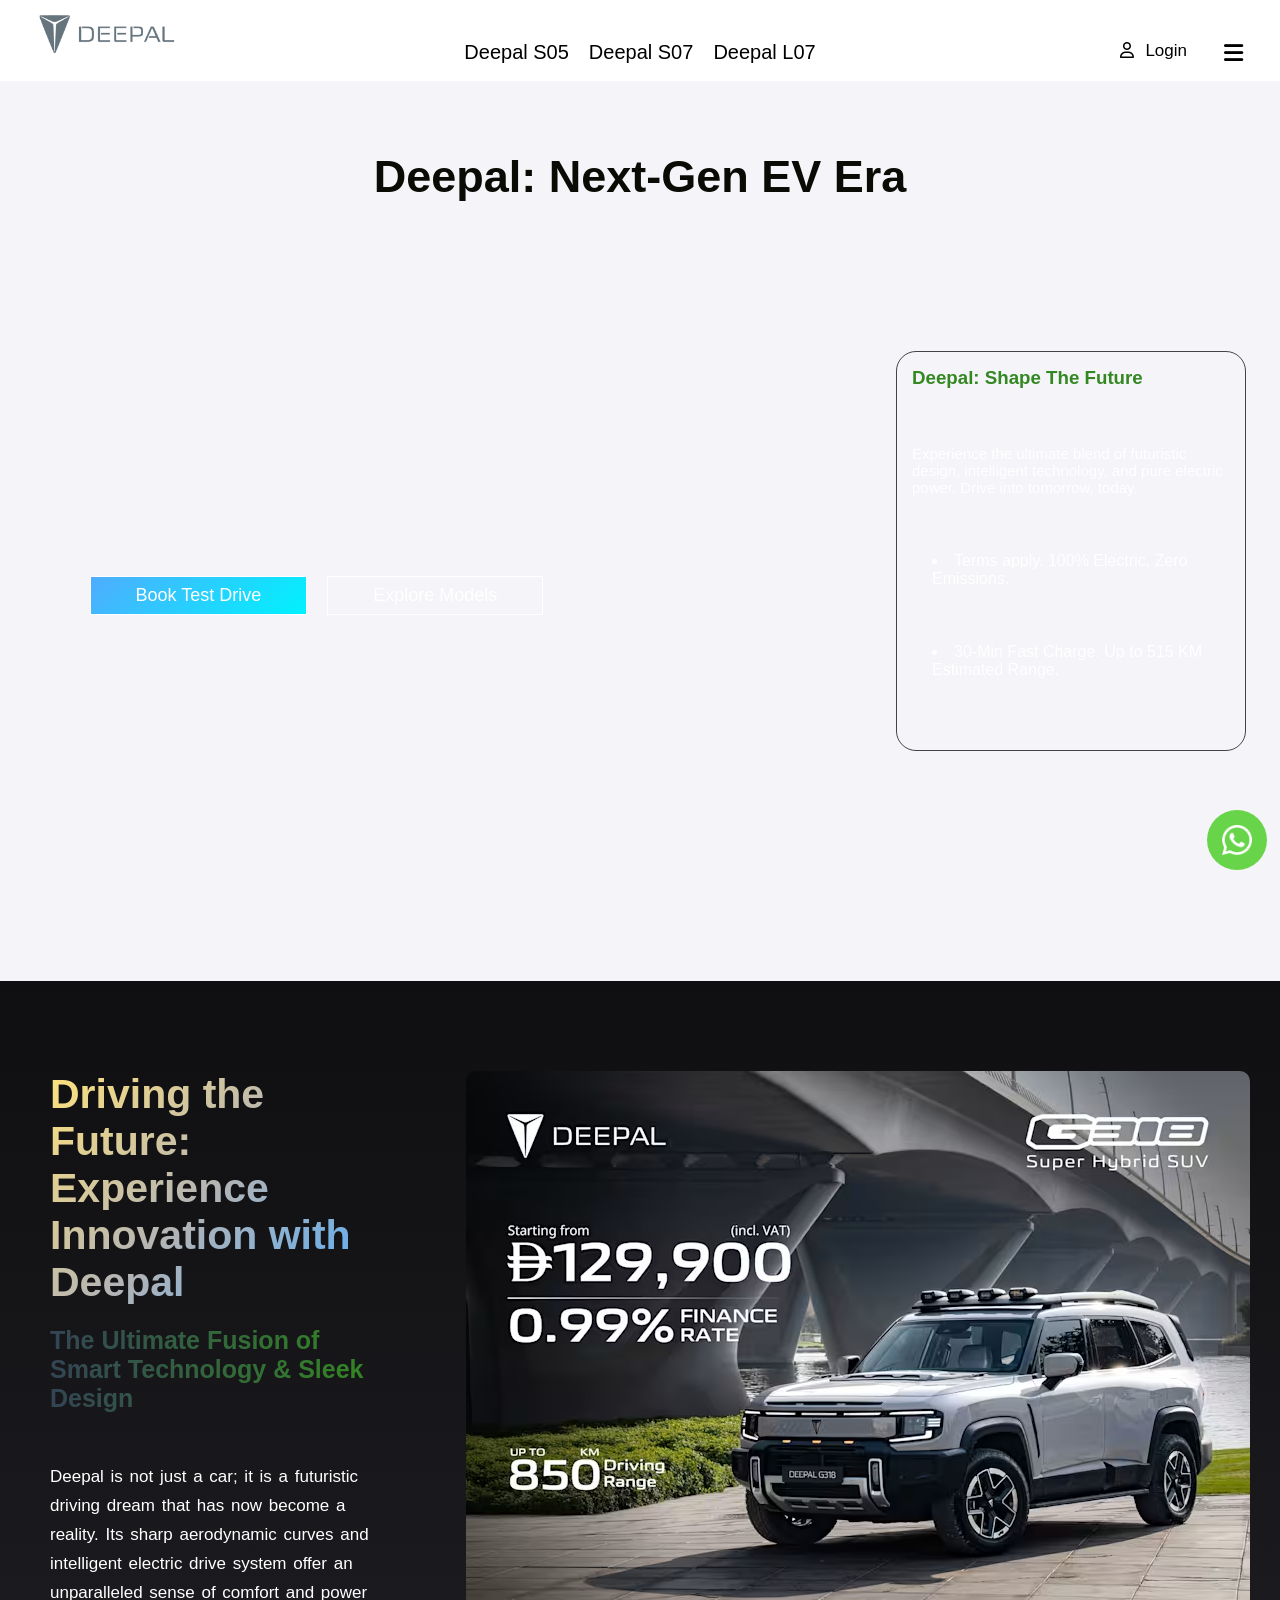
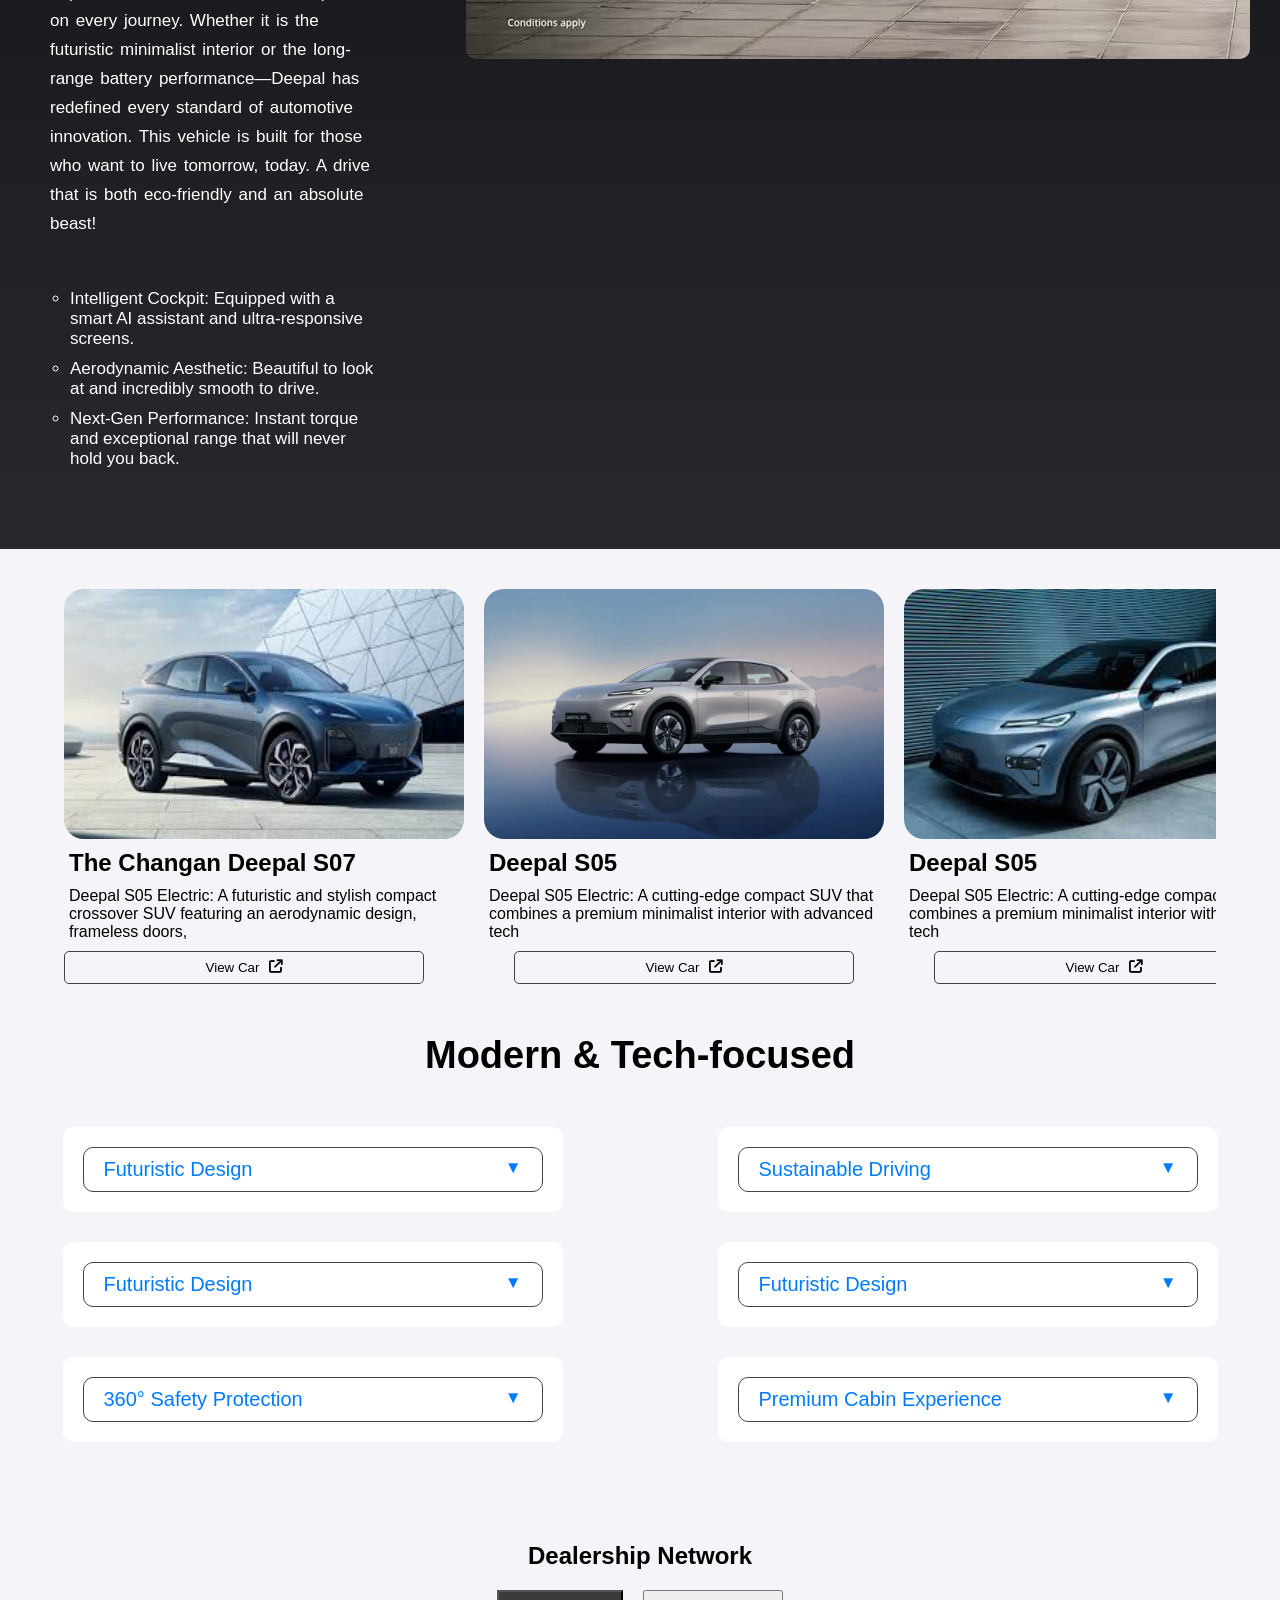
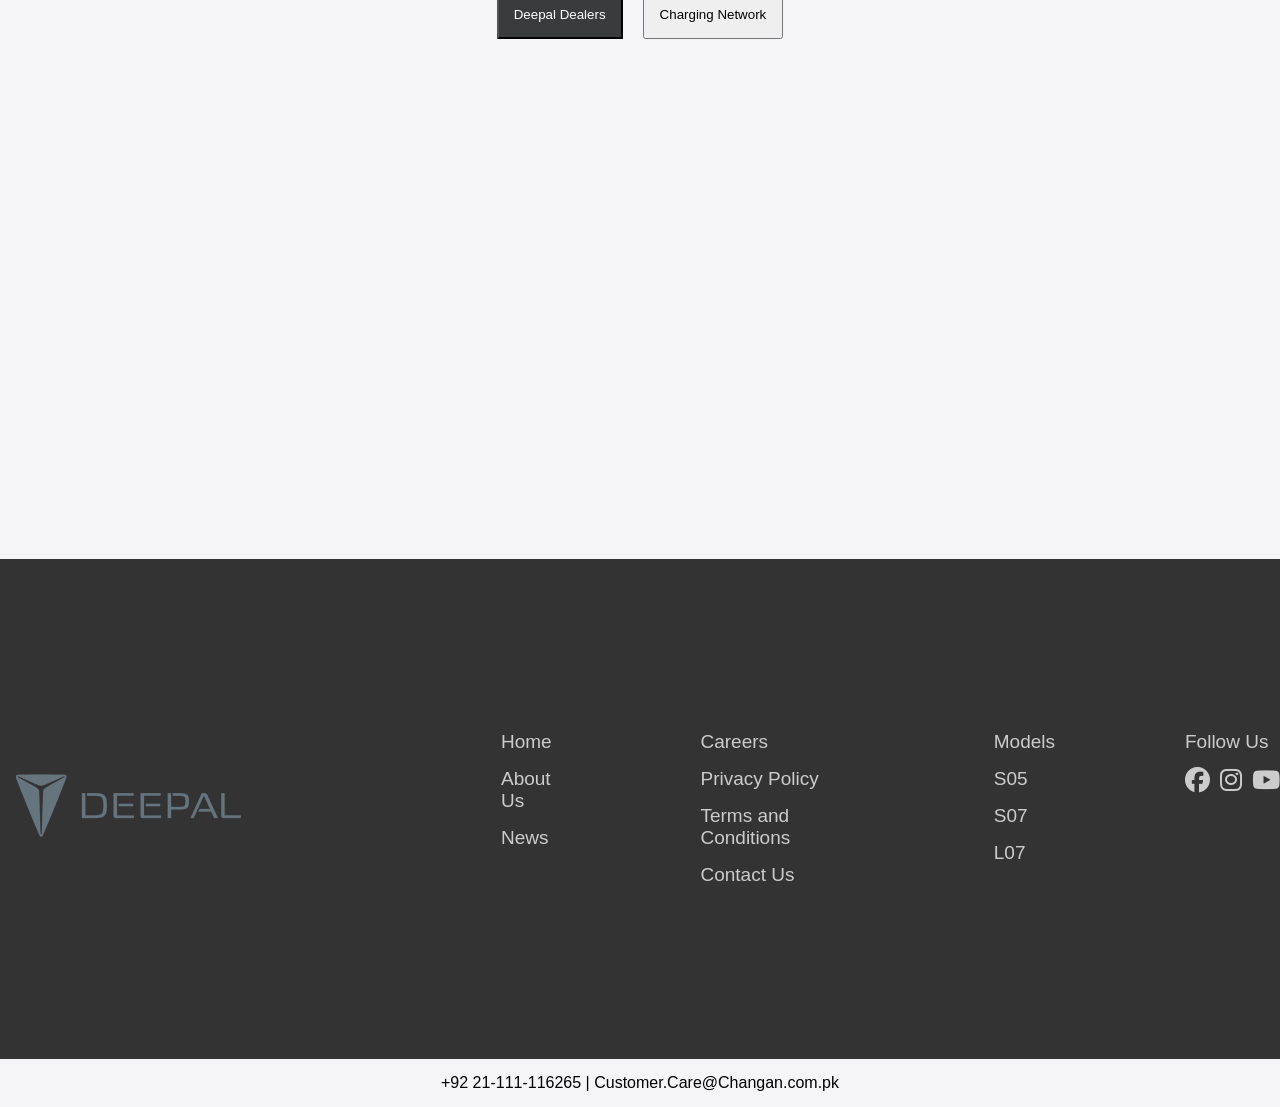
==== index.html @ d2bd4548 "Add files via upload" ====
<!DOCTYPE html>
<html lang="en">
<head>
    <meta charset="UTF-8">
    <meta name="viewport" content="width=device-width, initial-scale=1.0">
    <title>Deepal</title>
    <link rel="stylesheet" href="https://cdnjs.cloudflare.com/ajax/libs/font-awesome/6.4.2/css/all.min.css">
    <link rel="stylesheet" href="https://cdnjs.cloudflare.com/ajax/libs/animate.css/4.1.1/animate.min.css"/>
    <link href="https://fonts.googleapis.com/css2?family=Outfit:wght@300;400;600&family=Syne:wght@800&display=swap" rel="stylesheet">
    <link rel="stylesheet" href="https://cdnjs.cloudflare.com/ajax/libs/font-awesome/6.5.2/css/all.min.css">
    <link rel="stylesheet" href="index.css">
</head>
<body>
    
    <nav>
        <div class="logo">
           <a href="./index.html"> <img src="./logo-deepal.png" alt=""> </a>
        </div>

        <ul class="nav-ul">
            <li><a href="#">Deepal S05</a></li>
            <li><a href="#">Deepal S07</a></li>
            <li><a href="#">Deepal L07</a></li>
        </ul>

        <div class="humberger">
            <div class="login">
                <i class="fa-regular fa-user"></i>
                <button>Login</button>
            </div>
            <input type="checkbox" name="" id="check" class="check">
            <label for="check">
                <i class="fa-solid fa-bars"></i>
            </label>

            
            <div class="drop-down">
            <label for="check" class="cross-icon">
                ✕
            </label>
                <ul>
                    <li><a href="#">Home</a></li>
                    <li><a href="#">Deepal S05</a></li>
                    <li><a href="#">Deepal S07</a></li>
                    <li><a href="#">Deepal L07</a></li>
                    <li><a href="#">Register your interest</a></li>
                    <li><a href="#">About Master Changan</a></li>
                    <li><a href="#">News & Events</a></li>
                    <li><a href="#">Newsletters</a></li>
                    <li><a href="#">Careers</a></li>
                    <li><a href="#">Privacy Policy</a></li>
                    <li><a href="#">Term & Conditions</a></li>
                    <li><a href="#">Contact Us</a></li>
                </ul>
            </div>
        </div>
    </nav>

    <section class="video-section">
        <h1 class="hero-title">
            Deepal: Next-Gen EV Era
        </h1>
        <video src="./deepal-ad-nov2025.mp4" muted autoplay loop></video>

        <div class="hero-btn-section">
            <button class="btn-1">Book Test Drive</button>
            <button class="btn-2">Explore Models</button>
        </div>
        <section class="hero-content">
        <h1>Deepal: Shape The Future</h1>
        <p>Experience the ultimate blend of futuristic design, intelligent technology, and pure electric power. Drive into tomorrow, today.</p>
        <li class="hero-subtext">Terms apply. 100% Electric, Zero Emissions.</li>
        <li class="hero-subtext">30-Min Fast Charge. Up to 515 KM Estimated Range.</li>
    </section>
    </section>

    <div class="content-section">
        <div class="text-side">
            <div class="content-heading">
            <h1>Driving the Future: Experience Innovation with Deepal</h1>
            <h2>The Ultimate Fusion of Smart Technology & Sleek Design</h2>
            </div>

            <p>Deepal is not just a car; it is a futuristic driving dream that has now become a reality. Its sharp aerodynamic curves and intelligent electric drive system offer an unparalleled sense of comfort and power on every journey.

Whether it is the futuristic minimalist interior or the long-range battery performance—Deepal has redefined every standard of automotive innovation. This vehicle is built for those who want to live tomorrow, today. A drive that is both eco-friendly and an absolute beast!</p>
             <ul>
                <li>Intelligent Cockpit: Equipped with a smart AI assistant and ultra-responsive screens.</li>
                <li>Aerodynamic Aesthetic: Beautiful to look at and incredibly smooth to drive.</li>
                <li>Next-Gen Performance: Instant torque and exceptional range that will never hold you back.</li>
             </ul>
        </div>

        <div class="content-image">
            <img src="./content-image.avif" alt="">
        </div>
    </div>

    <section class="carousel">
        <div class="group">
            <div class="card">
                <div class="image"><img src="./card image 1.jpg" alt=""></div>
            <div class="card-content">
                <h2>The Changan Deepal S07</h2>
                <p>Deepal S05 Electric: A futuristic and stylish compact crossover SUV featuring an aerodynamic design, frameless doors,</p>
            </div>
            <div class="view-btn">
                <a href="car-view.html" style="display: block; text-decoration: none; color: black;">
                <button style="width:90% ;">View Car
                    <i class="fa-solid fa-arrow-up-right-from-square"></i>
                </button>
                </a>
            </div>
            </div>

            <div class="card">
                <div class="image"><img src="./card image 2.webp" alt=""></div>
            <div class="card-content">
                <h2>Deepal S05</h2>
                <p>Deepal S05 Electric: A cutting-edge compact SUV that combines a premium minimalist interior with advanced tech</p>
            </div>
            <div class="view-btn">
                <a href="car-view.html">
                <button>View Car
                    <i class="fa-solid fa-arrow-up-right-from-square"></i>
                </button>
                </a>
            </div>
            </div>

            <div class="card">
                <div class="image">
                    <img src="./card image 3.jpg" alt="">
                </div>
                <div class="card-content">
                    <h2>Deepal S05</h2>
                    <p>Deepal S05 Electric: A cutting-edge compact SUV that combines a premium minimalist interior with advanced tech</p>
                </div>
                <div class="view-btn">
                    <a href="car-view.html">
                <button>View Car
                    <i class="fa-solid fa-arrow-up-right-from-square"></i>
                </button>
                </a>
            </div>
            </div>

            <div class="card">
                <div class="image">
                    <img src="./card image 4.webp" alt="">
                </div>
                <div class="card-content">
                    <h2>Deepal S05</h2>
                    <p>Deepal S05 Electric: A cutting-edge compact SUV that combines a premium minimalist interior with advanced tech</p>
                </div>
                <div class="view-btn">
                    <a href="car-view.html">
                <button>View Car
                    <i class="fa-solid fa-arrow-up-right-from-square"></i>
                </button>
                </a>
            </div>
            </div>

            <div class="card">
                <div class="image">
                    <img src="./card image 5.webp" alt="">
                </div>
                <div class="card-content">
                    <h2>Deepal L07 Electric Auto</h2>
                    <p>A stylish next-generation electric sedan built for smart, efficient, and connected driving.</p>
                </div>
                <div class="view-btn">
                    <a href="car-view.html">
                <button>View Car
                    <i class="fa-solid fa-arrow-up-right-from-square"></i>
                </button>
                </a>
            </div>
            </div>

            <div class="card">
                <div class="image">
                    <img src="./card image 6.png" alt="">
                </div>
                <div class="card-content">
                    <h2>Deepal S05</h2>
                    <p>Deepal S05 Electric: A cutting-edge compact SUV that combines a premium minimalist interior with advanced tech</p>
                </div>
                <div class="view-btn">
                    <a href="car-view.html">
                <button>View Car
                    <i class="fa-solid fa-arrow-up-right-from-square"></i>
                </button>
                </a>
            </div>
            </div>

            <div class="card">
                <div class="image">
                    <img src="./card image 7.jpg" alt="">
                </div>
                <div class="card-content">
                    <h2>Deepal S05</h2>
                    <p>Deepal S05 Electric: A cutting-edge compact SUV that combines a premium minimalist interior with advanced tech</p>
                </div>
                <div class="view-btn">
                    <a href="car-view.html">
                <button>View Car
                    <i class="fa-solid fa-arrow-up-right-from-square"></i>
                </button>
                </a>
            </div>
            </div>

            <div class="card">
                <div class="image">
                    <img src="./card image 8.jpg" alt="">
                </div>
                <div class="card-content">
                    <h2>Deepal S05</h2>
                    <p>Deepal S05 Electric: A cutting-edge compact SUV that combines a premium minimalist interior with advanced tech</p>
                </div>
                <div class="view-btn">
                    <a href="car-view.html">
                <button>View Car
                    <i class="fa-solid fa-arrow-up-right-from-square"></i>
                </button>
                </a>
            </div>
            </div>

        </div>
    </section>

    <h1 class="details-section-heading">Modern & Tech-focused</h1>

    <section class="details-card-section">
        <div class="details-card-group">

    <section class="details-card">
        <details>
            <summary>Futuristic Design</summary>
            <div class="content-wrapper">
                <p>💫 Experience the next generation of automotive aesthetics. Deepal combines sharp, dynamic exterior lines with an ultra-luxurious, intelligent cockpit. Every curve is precision-engineered to reduce drag, enhance speed, and provide an unparalleled premium driving experience.</p>
            </div>
        </details>
    </section>

    <section class="details-card">
        <details>
            <summary>Futuristic Design</summary>
            <div class="content-wrapper">
                <p>⚡ Power meets efficiency with our cutting-edge electric drivetrain. Enjoy instantaneous torque, breathtaking acceleration, and a whisper-quiet ride. Engineered with high-capacity battery technology, it ensures maximum driving range so you can explore further with complete confidence.</p>
            </div>
        </details>
    </section>

    <section class="details-card">
        <details>
            <summary>360° Safety Protection</summary>
            <div class="content-wrapper">
                <p>📲 Stay seamlessly connected to your world while on the move. Featuring an advanced rotatable touchscreen infotainment system, smart voice control, and real-time navigation. It integrates effortlessly with your smartphone, making every journey smarter and more entertaining.</p>
            </div>
        </details>
    </section>
    </div>

    <div class="details-card-group">
    <section class="details-card">
        <details>
            <summary>Sustainable Driving</summary>
            <div class="content-wrapper">
                <p>🛡️ Your safety is our absolute priority. Equipped with a high-strength chassis and a state-of-the-art Advanced Driver Assistance System (ADAS), including automatic emergency braking, lane-keep assist, and blind-spot monitoring to protect you and your loved ones from every angle.</p>
            </div>
        </details>
    </section>

    <section class="details-card">
        <details>
            <summary>Futuristic Design</summary>
            <div class="content-wrapper">
                <p>🔋 Drive into a greener tomorrow without compromising on pure performance. Our eco-friendly engineering focuses on zero emissions, sustainable cabin materials, and high-efficiency energy consumption, allowing you to reduce your carbon footprint with every single mile.</p>
            </div>
        </details>
    </section>

    <section class="details-card">
        <details>
            <summary>Premium Cabin Experience</summary>
            <div class="content-wrapper">
                <p>⭐ Step inside a sanctuary of ultimate comfort. Designed with ergonomic ventilated seats, customizable ambient lighting, dual-zone smart climate control, and a premium surround-sound audio system, turning even the longest road trips into a deeply relaxing and first-class journey.</p>
            </div>
        </details>
    </section>

    </div>
    </section>

    <section class="dealership-section">
        <h1>Dealership Network</h1>
        <div class="dealership-btn">
            <button class="btn1">Deepal Dealers</button>
            <button class="btn2">Charging Network</button>
        </div>

        <iframe src="https://www.google.com/maps/embed?pb=!1m16!1m12!1m3!1d115817.77293241804!2d66.9974526930902!3d24.88756221155356!2m3!1f0!2f0!3f0!3m2!1i1024!2i768!4f13.1!2m1!1sDeepal!5e0!3m2!1sen!2s!4v1780828445094!5m2!1sen!2s" width="100%" height="500" style="border:0;" allowfullscreen="" loading="lazy" referrerpolicy="no-referrer-when-downgrade"></iframe>
    </section>

    <section class="about-section">
        <div class="about-logo">
            <img src="./logo-deepal.png" alt="">
        </div>

        <div class="ul-section">
            <ul>
                <li><a href="#">Home</a></li>
                <li><a href="#">About Us</a></li>
                <li><a href="#">News</a></li>
            </ul>

            <ul>
                <li><a href="#">Careers</a></li>
                <li><a href="#">Privacy Policy</a></li>
                <li><a href="#">Terms and Conditions</a></li>
                <li><a href="#">Contact Us</a></li>
            </ul>
            <ul>
                <li><a href="#">Models</a></li>
                <li><a href="#">S05</a></li>
                <li><a href="#">S07</a></li>
                <li><a href="#">L07</a></li>
            </ul>
            <ul>
                <li><a href="#">Follow Us</a></li>
                <li class="last-icon">
                    <a href="#"><i class="fa-brands fa-facebook"></i></a>
                    <a href="#"><i class="fa-brands fa-instagram"></i></a>
                    <a href="#"><i class="fa-brands fa-youtube"></i></a>
                </li>
            </ul>
        </div>
    </section>

    <footer>
        +92 21-111-116265   |   Customer.Care@Changan.com.pk
    </footer>

    <div class="whatsapp-icon">
        <img src="whatsapp image.png" alt="">
    </div>
</body>
</html>
---- index.css ----
*{
    margin: 0;
    padding: 0;
    box-sizing: border-box;
    font-family: Arial, Helvetica, sans-serif;
}
body{
    background-color: #f4f4f9;
}

nav{
    padding: 10px 30px;
    position: relative;
    display: flex;
    justify-content: space-between;
    background-color: #fff;
}

.logo{
    width: 300px;
    height: 50px;
}

.logo img{
    width: 100%;
    height: 100%;
    cursor: pointer;
}

.nav-ul{
    display: flex;
    list-style: none;
    gap: 20px;
    position: absolute;
    top: 50%;
    left: 50%;
    transform: translateX(-50%);
    font-size: 20px;
}

.nav-ul li{
    position: relative;
}
.nav-ul li::after{
    content: '';
    position: absolute;
    left: 0;
    bottom: -5px;
    right: 0;
    width: 0;
    height: 3px;
    background-color: black;
    transition: 0.4s;
}
.nav-ul li:hover::after{
    width: 100%;
}

ul li a{
    text-decoration: none;
    color: black;
}
.humberger{
    display: flex;
    gap: 30px;
    margin-top: 25px;
}

.humberger i{
    padding: 7px;
}

.humberger i:hover{
    background-color: #ccc;
    border-radius: 50%;
}
.humberger label{
    font-size: 22px;
    cursor: pointer;
}

.humberger .login button{
    border: none;
    background-color: transparent;
    font-size: 17px;
    cursor: pointer;
}
.humberger .login i{
    cursor: pointer;
}

#check{
    display: none;
}

#check:checked~.drop-down{
    display: block;
    z-index: 1000;
}

#check:checked~label~.drop-down .cross-icon{
    display: block;
    padding: 8px;


}
.cross-icon:hover{
    background-color: #ccc;
    border-radius: 50%;
}

.drop-down:has(#cross:checked){
    display:none;
}

.drop-down:has(.cross-icon:checked) + #check
#cross{
    display: none;
    position: absolute;
}

.cross-icon{
    margin-left: auto;
    position: absolute;
    top: 0;
    left: 250px;
    margin: 20px 0;
}

.drop-down{
    width: 300px;
    height: 100vh;
    padding-top: 0px;
    /* padding-left: 20px; */
    position: fixed;
    top: 0;
    right: 0;;
    background-color: #f2f2f2;
    display: none;
}

.drop-down ul{
    list-style: none;
    display: grid;
    /* gap: 35px; */
    font-size: 18px;
    background-color: transparent;
    margin-top: 60px;
}
.drop-down ul li{
    padding: 10px 20px;
}

.drop-down ul li:hover{
    background-color: #b4b4b4;
}
.video-section{
    width: 100%;
    height: 900px;
    position: relative;
}

.hero-title{
    font-size: 45px;
    padding: 70px 0 0 0;
    color: white;
    mix-blend-mode: difference;
    text-align: center;
    /* position: absolute;
    top: 5%;
    left: 50%; */
}

video{
    position: absolute;
    top: 0;
    height: 0;
    width: 100% !important;
    height: 100% !important;
    object-fit: cover;
    z-index: -10;
}

.hero-content{
    width: 350px;
    height: 400px;
    position: absolute;
    top: 30%;
    left: 70%;
    border: 1px solid #444;
    backdrop-filter: blur(3px);
    padding: 15px;
    display: grid;
    border-radius: 20px;
    animation-name:heartBeat , slide;
    animation-duration: 2s ,1s;
    animation-delay:1s, 0s;
}

@keyframes slide{
    from{
        transform: translateX(70%);
    }
    to{
        transform: translateX(0%);
    }
}

.hero-content h1{
    font-family: 'Poppins', sans-serif;
    font-weight: 800;
    font-weight: 800;
    color: #382;
}

.hero-content p{
  font-family: 'Space Grotesk', sans-serif; /* Clean, Modern & Readable */
  font-size: 15px;
  font-weight: 400;
  font-size: 15px;
  color: white;
  mix-blend-mode: difference;
}
.hero-content li{
    margin-left: 20px;
    color:white ;
}

.hero-btn-section{
    position: absolute;
    top: 55%;
    left: 7%;
    display: flex;
    gap: 20px;
}

.hero-btn-section .btn-1{
    padding: 8px 45px;
    cursor: pointer;
    font-size: 18px;
    color: white;
    border: 1px solid white;
    background: linear-gradient(135deg, #4facfe 0%, #00f2fe 100%);
    transition: 0.3s;
}

.btn-1:hover{
    box-shadow: 0 10px 30px #4facfe;
    transform: translateY(-6px);
}

.btn-2{
    padding: 8px 45px;
    cursor: pointer;
    font-size: 18px;
    border: 1px solid white;
    color: white;
    background-color: transparent;
    transition: 0.3s;
}

.btn-2:hover{
    background-color: white;
    color: black;
    transform: translateY(-6px);
    box-shadow: 0 10px 30px #ccc;
}

/* content section  */
.content-section{
    width: 100%;
    height: max-content;
    padding-block-end: 80px;
    padding-top: 90px;
    padding-inline: 50px 30px; 
    display: flex;
    gap: 90px;
    background: linear-gradient(180deg, #0f0f11 0%, #1a1a1e 50%, #28292f 100%);
}

.text-side{
    display: flex;
    flex-direction: column;
    gap: 50px;
}

.text-side .content-heading h1{
    margin-bottom: 20px;
    font-size: 41px;
    background: linear-gradient(135deg, #ffe27d 0%, #b4b4b4 50%, #4facfe 100%);
  -webkit-background-clip: text;
  -webkit-text-fill-color: transparent;
}

.text-side .content-heading h2{
    font-size: 25px;
    /* color: #382; */
    background: linear-gradient(to left ,#382 ,#345);
    -webkit-background-clip: text;
    -webkit-text-fill-color: transparent;
}

.text-side p{
    font-size: 17px;
    line-height: 1.7em;
    color: white;
    word-spacing: 2px;
}

.content-section ul{
    display: flex;
    flex-direction: column;
    gap: 10px;
}
.content-section ul li{
    list-style-type: circle;
    font-size: 17px;
    margin-left: 20px;
    color: white;
}

.content-section .content-image{
    border-radius: 10px;
}

.content-image img{
    border-radius: 10px;
}

.carousel{
    display:flex;
    justify-content: center;
    padding-block-start: 40px;
}

.carousel .group{
    width: 90%;
    display: flex;
    gap: 20px;
    overflow-x: auto;
    scroll-behavior: smooth;
    scroll-snap-type: x mandatory;
    position: sticky;
    anchor-name: --group;
}
.group::-webkit-scrollbar{
    display: none;
}

.group::scroll-button(right) , .group::scroll-button(left){
    content: '❯';
    width: 45px;
    height: 45px;
    border-radius: 50%;
    background-color: #efefef;
    border:1px solid #444;
    font-size: 22px;
    cursor: pointer;
    display: flex;
    align-items: center;
    justify-content: center;
    position: fixed;
    position-anchor: --group;
    position-area: right center;
}

.group::scroll-button(left){
    content: '❮';
    position-anchor: --group;
    position-area: left center;
}
.card{
    width: 400px;
    height: max-content;
    padding-bottom: 30px;
    flex-shrink: 0;
    scroll-snap-align: start;
}

.card .image{
    width: 100%;
    height: 250px;
    margin-bottom: 10px;
}

.card .image img{
    width: 100%;
    height: 100%;
    border-radius: 20px;
}

.card .card-content{
    padding-left: 5px;
    display: flex;
    flex-direction: column;
    gap: 10px;
}

.card .view-btn a{
    color: black;
    text-decoration: none;
    display: block;
    margin-top: 10px;
    text-align: center;
    display: flex;
    justify-content: center;
}

.view-btn a button{
    width: 85%;
    padding: 8px 20px;
    display: flex;
    gap: 10px;
    justify-content: center;
    cursor: pointer;
    background-color: transparent;
    border: 1px solid #444;
    border-radius: 5px;
}
.view-btn a button:hover{
    background-color: #ccc;
}

.details-section-heading{
    text-align: center;
    font-size: 38px;
    margin-top: 20px;
}

.details-card-section{
    width: 100%;
    height: max-content;
    margin-top: 50px;
    margin-bottom: 50px;
    display: flex;
    gap: 30px;
    justify-content: space-around;
}

.details-card-group{
    display: flex;
    flex-direction: column;
    gap: 30px;
}

.details-card{
    width: 500px;
    background-color: white;
    padding: 20px ;
    border-radius: 10px;
}

details{
    padding:0 10px;
    border-radius: 10px;
    border: 1px solid #444;
}

details:open{
     background-color: #e6f2ff;
            border-color: #007bff;
}

details:open summary{
    border-bottom: 1px solid #ddd;
}

summary{
    font-size: 20px;
    padding: 10px;
    list-style: none;
    display: flex;
    justify-content: space-between;
    color: #007bff;
    cursor: pointer;
}

summary::after{
    content: '▼';
    font-size: 17px;
    transition: 0.3s ease-out;
    color: #007bff;
}

details:open summary::after{
    transform: rotate(180deg);
}

details .content-wrapper{
    margin-top: 15px;
    padding: 10px;
}

.content-wrapper p{
    word-spacing:8px;
}

.dealership-section{
    display: flex;
    flex-direction: column;
    align-items: center;
    gap: 20px;
    padding-top: 50px;
}

.dealership-btn{
    display: flex;
    gap: 20px;
}

.dealership-btn .btn1{
    padding: 15px;
    background-color: #3a3b3c;
    color: white;
    cursor: pointer;
}

.dealership-btn .btn2{
    padding: 15px;
    cursor: pointer;
}

.about-section{
    width: 100%;
    height: 500px;
    background-color: #333333;
    display: flex;
    justify-content: center;
    align-items: center;
    gap: px;
}


.ul-section{
    display: flex;
    gap: 130px;
}

.ul-section ul{
    display: flex;
    flex-direction: column;
    gap: 15px;
}

.ul-section ul li{
    font-size: 19px;
    list-style: none;
    
}
.ul-section ul li a{
    color: #ccc;

}

.last-icon{
    display: flex;
    gap: 10px;
}

.last-icon i{
    font-size: 25px;
}

footer{
    padding: 15px;
    text-align: center;
}

.whatsapp-icon{
    width: 60px;
    height: 60px;
    background-color: white;
    border-radius: 50%;
    position: fixed;
    top: 90vh;
    right: 1%;
}

.whatsapp-icon img{
    width: 60px ;
    height: 60px ;
    border-radius: 50%;
    object-fit: cover;
    cursor: pointer;
}
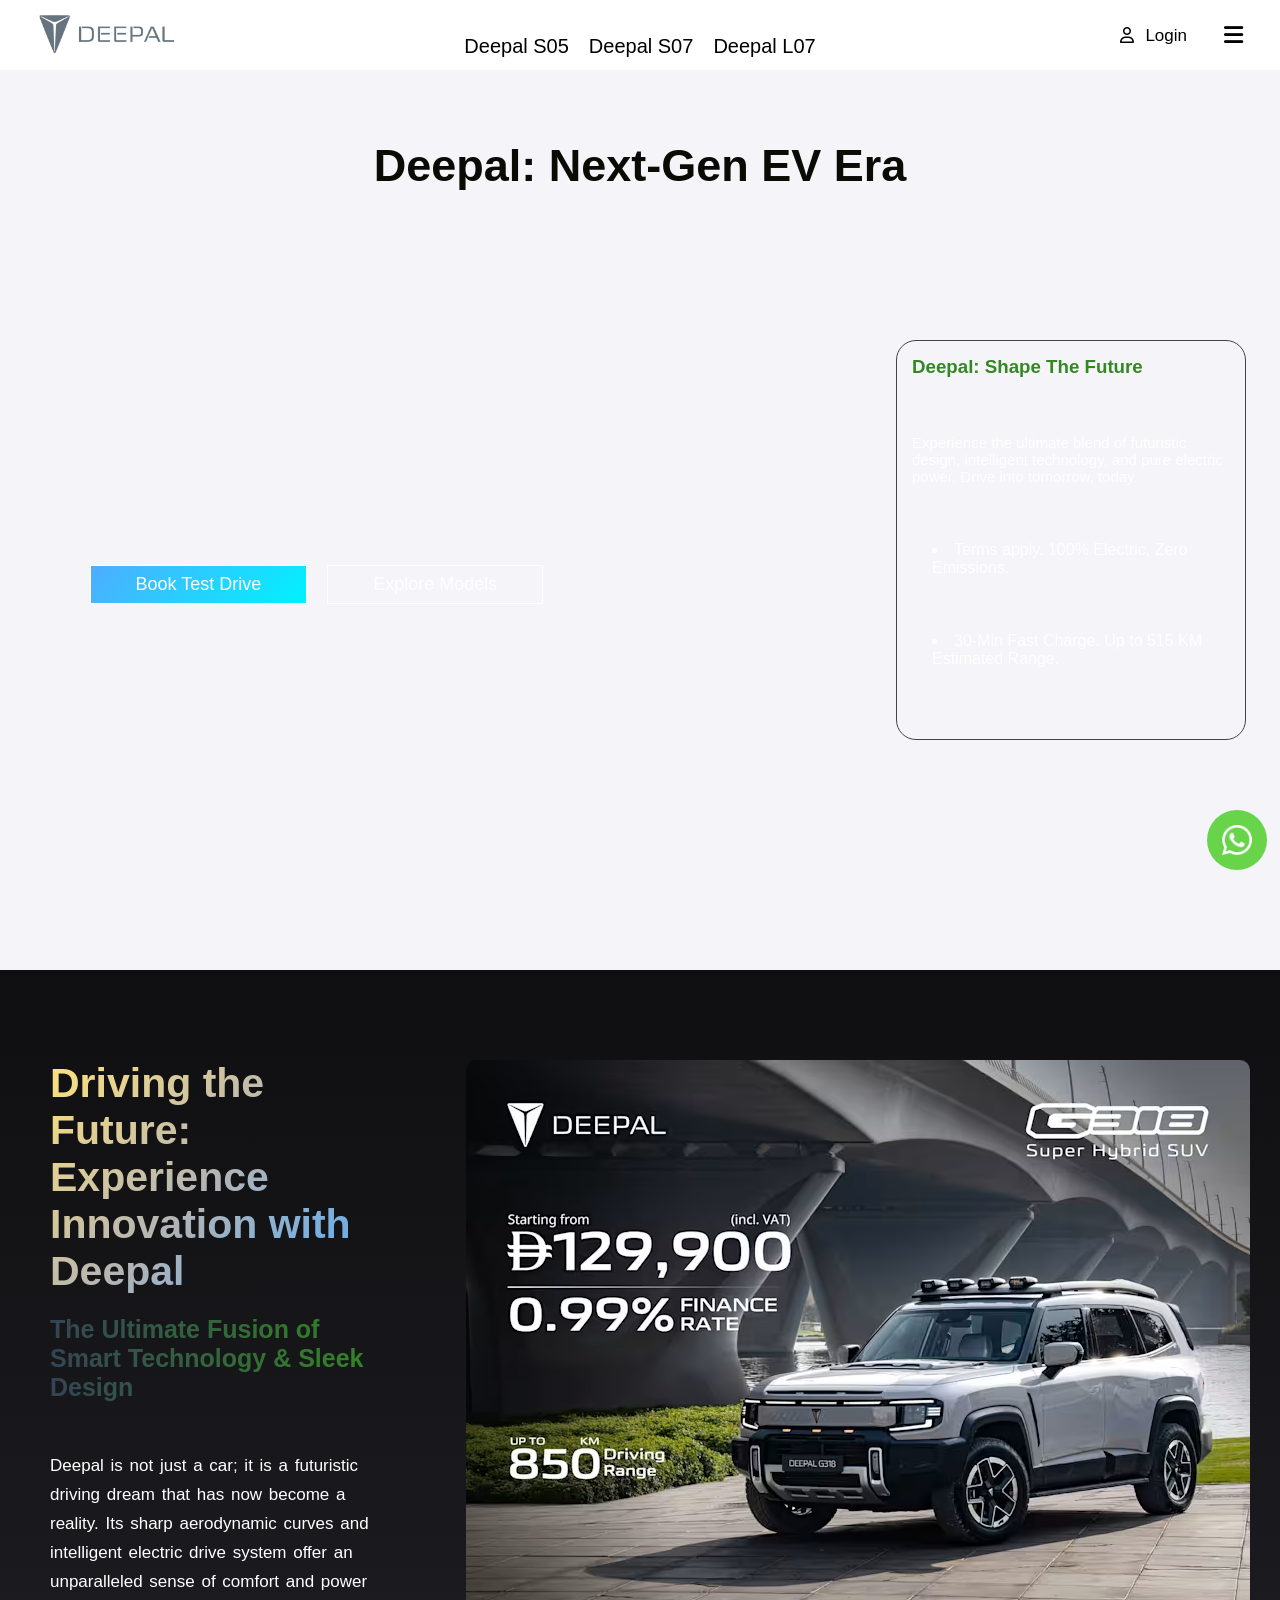
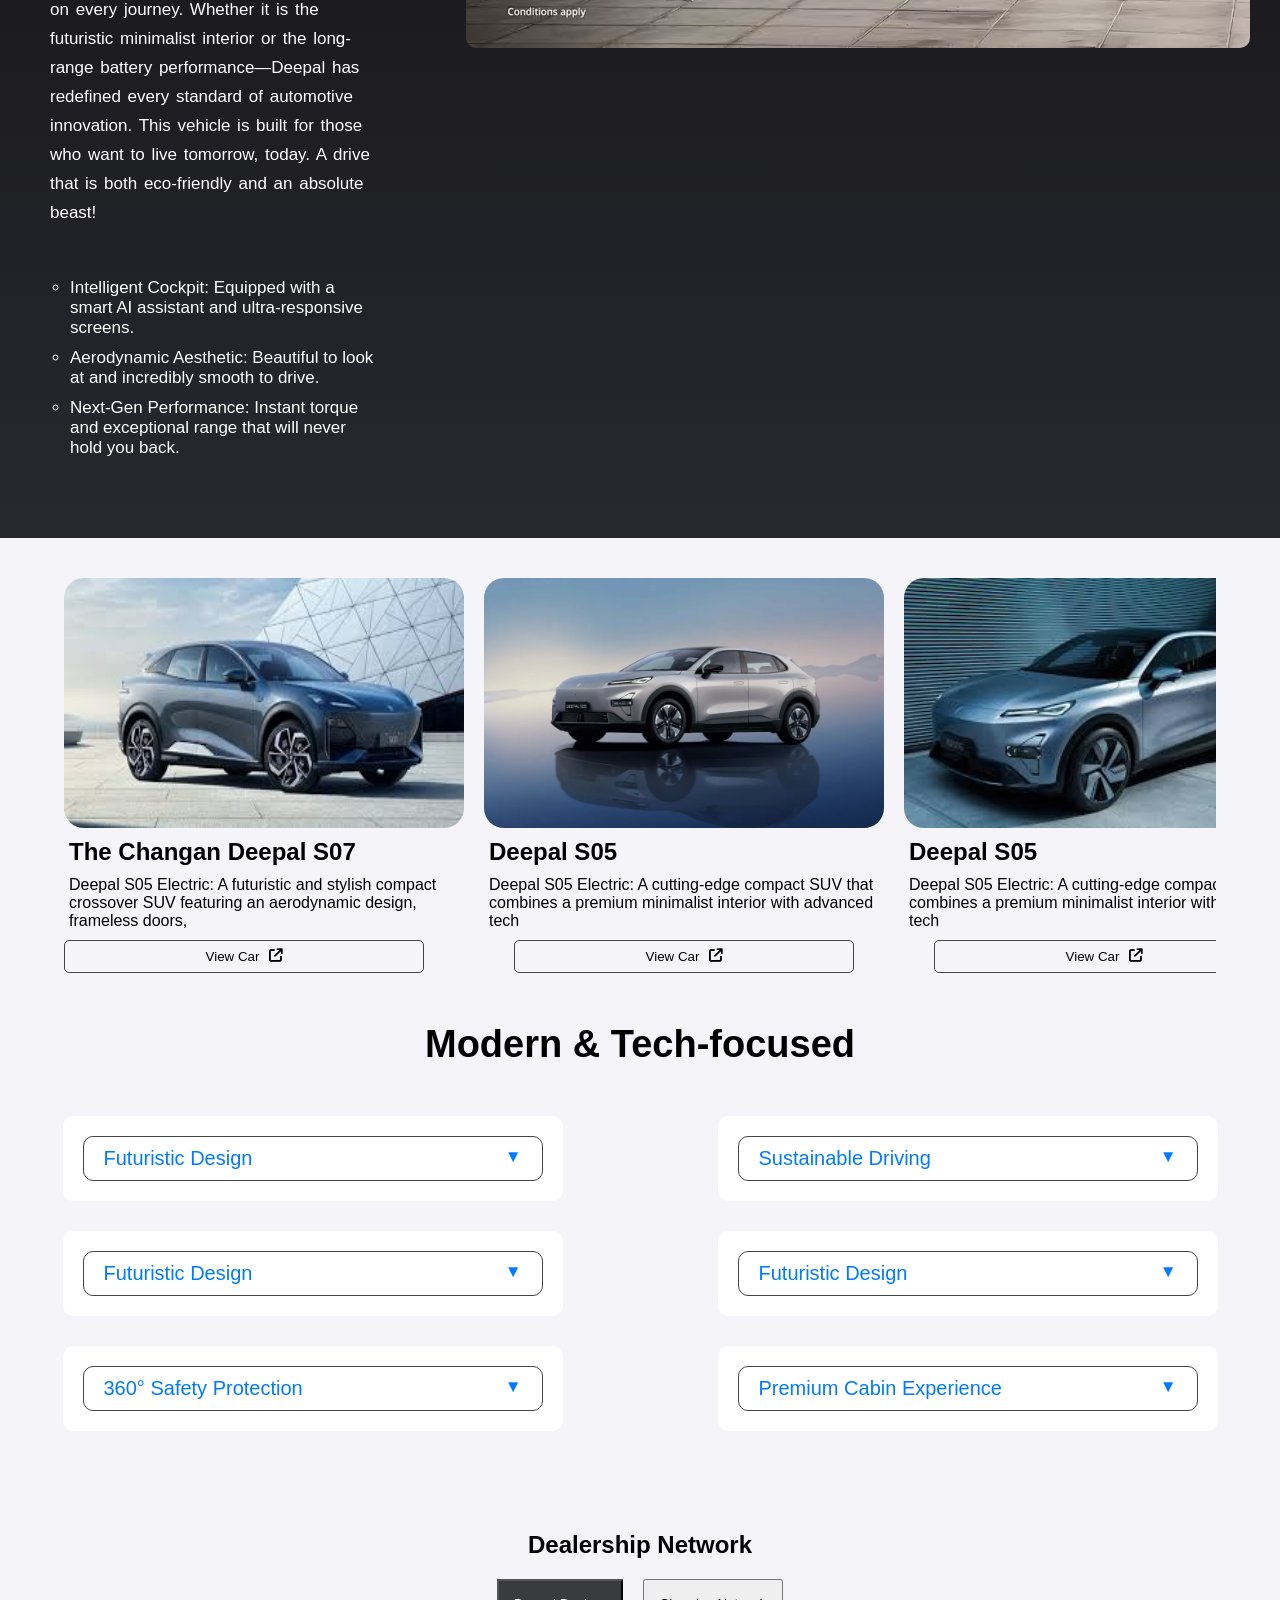
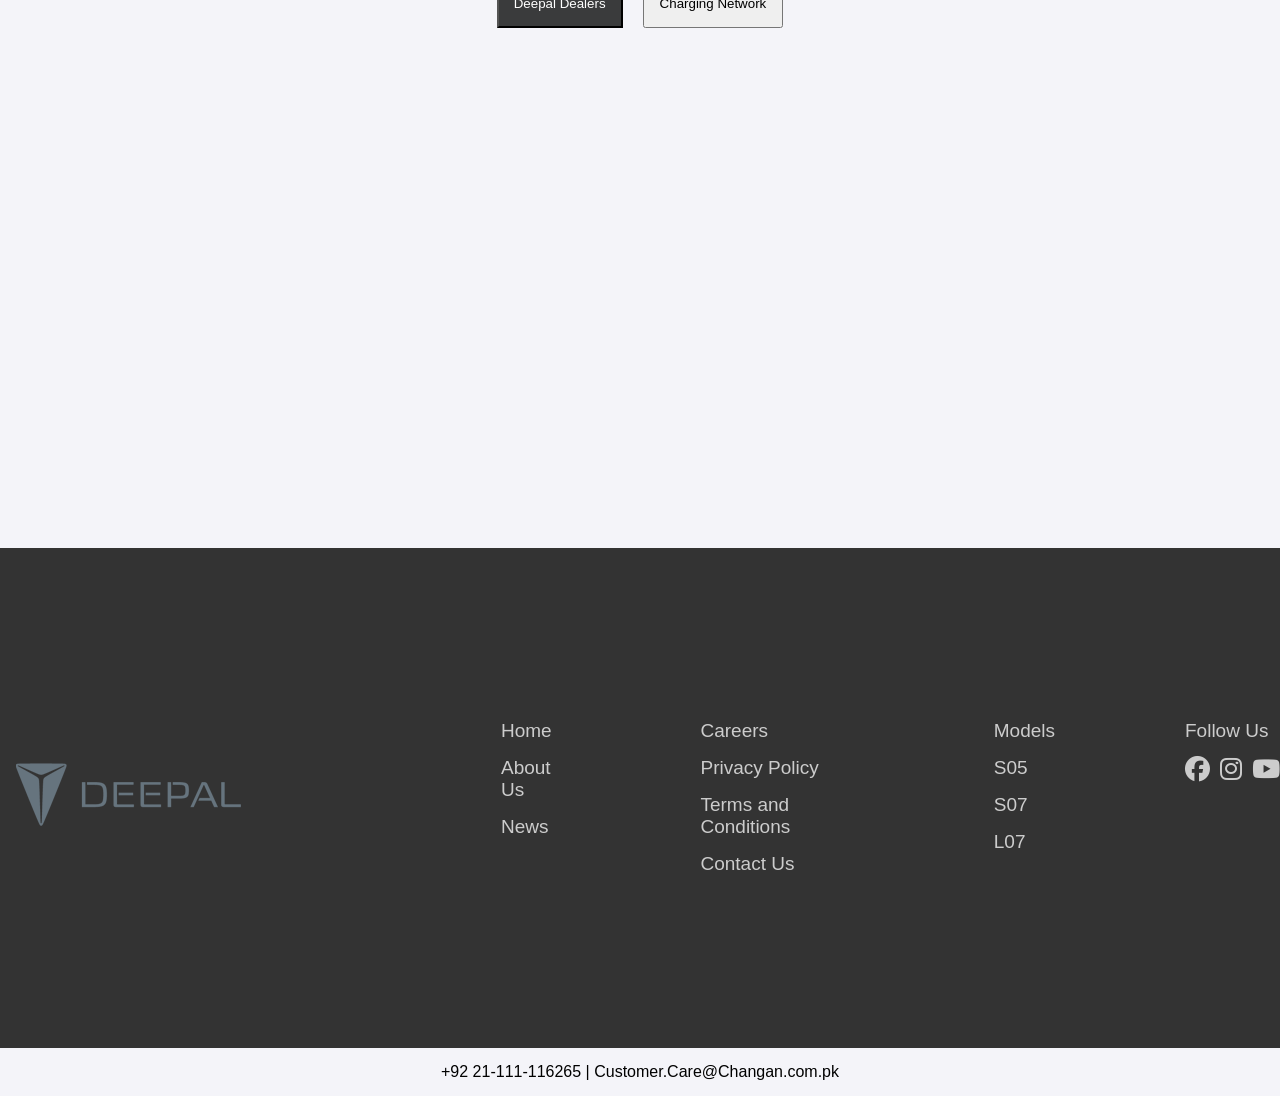
==== commit 63f31132: "Update index.html" ====
--- a/index.html
+++ b/index.html
@@ -18,8 +18,8 @@
         </div>
 
         <ul class="nav-ul">
-            <li><a href="#">Deepal S05</a></li>
-            <li><a href="#">Deepal S07</a></li>
+            <li><a href="index.html">Deepal S05</a></li>
+            <li><a href="viewcar.html">Deepal S07</a></li>
             <li><a href="#">Deepal L07</a></li>
         </ul>
 
@@ -350,4 +350,4 @@
         <img src="whatsapp image.png" alt="">
     </div>
 </body>
-</html>+</html>
--- a/index.css
+++ b/index.css
@@ -14,6 +14,7 @@
     display: flex;
     justify-content: space-between;
     background-color: #fff;
+    align-items:center;
 }
 
 .logo{
@@ -63,7 +64,7 @@
 .humberger{
     display: flex;
     gap: 30px;
-    margin-top: 25px;
+    align-items:center;
 }
 
 .humberger i{
@@ -582,4 +583,4 @@
     border-radius: 50%;
     object-fit: cover;
     cursor: pointer;
-}+}
